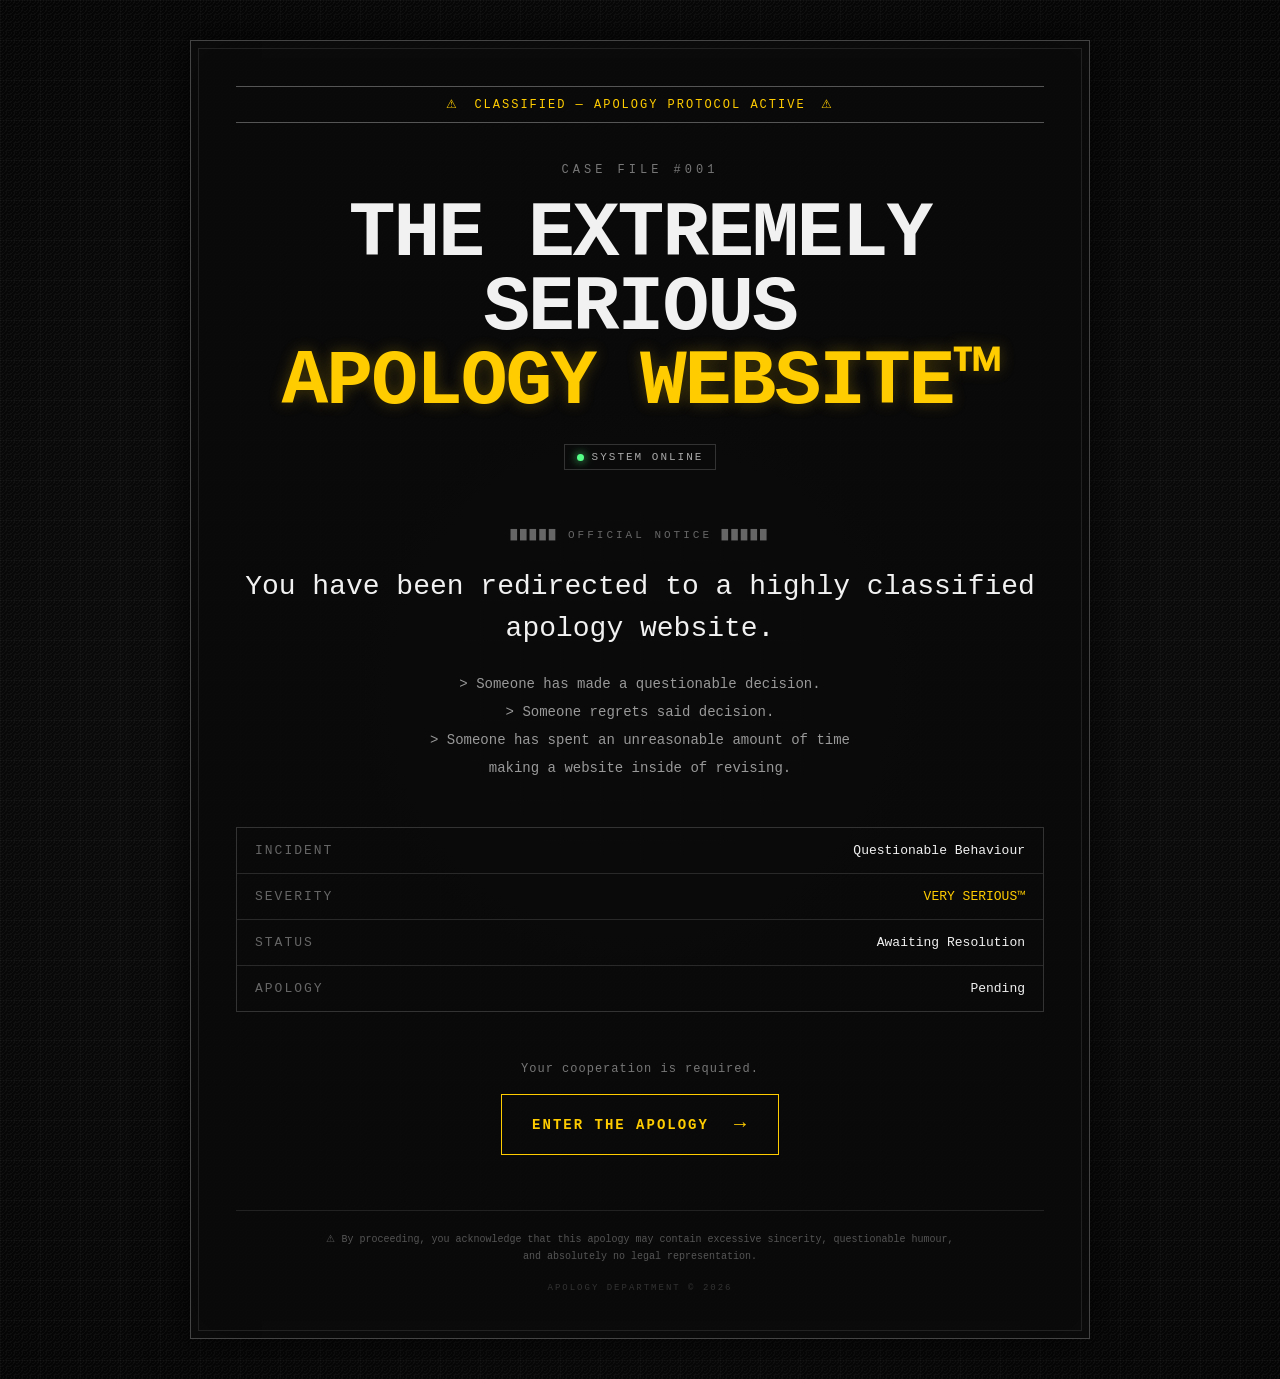
==== index.html @ add1f006 "complete website" ====
<!doctype html>
<html lang="en">
  <head>
    <meta charset="UTF-8" />
    <meta name="viewport" content="width=device-width, initial-scale=1.0" />

    <title>The Extremely Serious Apology Website™</title>

    <link rel="stylesheet" href="style.css" />
  </head>

  <body>
    <main class="landing-page">
      <!-- Background decoration -->
      <div class="noise"></div>

      <section class="apology-container">
        <!-- Top warning -->
        <div class="warning">
          <span class="warning-icon">⚠</span>
          <span>CLASSIFIED — APOLOGY PROTOCOL ACTIVE</span>
          <span class="warning-icon">⚠</span>
        </div>

        <!-- Main heading -->
        <header class="hero">
          <div class="file-number">CASE FILE #001</div>

          <h1>
            THE EXTREMELY<br />
            SERIOUS<br />
            <span>APOLOGY WEBSITE™</span>
          </h1>

          <div class="status">
            <span class="status-dot"></span>
            SYSTEM ONLINE
          </div>
        </header>

        <!-- Main message -->
        <section class="intro">
          <p class="classified-label">█████ OFFICIAL NOTICE █████</p>

          <p class="main-message">
            You have been redirected to a highly classified apology website.
          </p>

          <p class="secondary-message">
            > Someone has made a questionable decision.
            <br />
            > Someone regrets said decision.
            <br />
            > Someone has spent an unreasonable amount of time
            <br />
            making a website inside of revising.
          </p>
        </section>

        <!-- Case information -->
        <section class="case-file">
          <div class="case-row">
            <span>INCIDENT</span>
            <span>Questionable Behaviour</span>
          </div>

          <div class="case-row">
            <span>SEVERITY</span>
            <span class="severity">VERY SERIOUS™</span>
          </div>

          <div class="case-row">
            <span>STATUS</span>
            <span>Awaiting Resolution</span>
          </div>

          <div class="case-row">
            <span>APOLOGY</span>
            <span>Pending</span>
          </div>
        </section>

        <!-- Enter button -->
        <section class="enter-section">
          <p class="instruction">Your cooperation is required.</p>

          <button id="enterButton" class="enter-button">
            <span>ENTER THE APOLOGY</span>
            <span class="arrow">→</span>
          </button>
        </section>

        <!-- Disclaimer -->
        <footer>
          <p>
            ⚠ By proceeding, you acknowledge that this apology may contain
            excessive sincerity, questionable humour, and absolutely no legal
            representation.
          </p>

          <span class="copyright"> APOLOGY DEPARTMENT © 2026 </span>
        </footer>
      </section>
    </main>

    <script src="script.js"></script>
  </body>
</html>
---- style.css ----
/* =========================================
   RESET
========================================= */

* {
  margin: 0;
  padding: 0;
  box-sizing: border-box;
}

html {
  scroll-behavior: smooth;
}

body {
  min-height: 100vh;
  background: #090909;
  color: #f1f1f1;
  font-family: "Courier New", Courier, monospace;
}

/* =========================================
   LANDING PAGE
========================================= */

.landing-page {
  min-height: 100vh;

  display: flex;
  justify-content: center;
  align-items: center;

  padding: 40px 20px;

  position: relative;
  overflow: hidden;

  background: radial-gradient(
    circle at center,
    #171717 0%,
    #0b0b0b 45%,
    #050505 100%
  );
}

/* =========================================
   BACKGROUND EFFECT
========================================= */

.landing-page::before {
  content: "";

  position: absolute;
  inset: 0;

  background-image:
    linear-gradient(rgba(255, 255, 255, 0.025) 1px, transparent 1px),
    linear-gradient(90deg, rgba(255, 255, 255, 0.025) 1px, transparent 1px);

  background-size: 40px 40px;

  pointer-events: none;
}

.noise {
  position: absolute;
  inset: 0;

  opacity: 0.035;

  pointer-events: none;

  background-image: repeating-radial-gradient(
    circle at 0 0,
    #fff 0,
    #fff 1px,
    transparent 1px,
    transparent 3px
  );

  background-size: 8px 8px;
}

/* =========================================
   MAIN CONTAINER
========================================= */

.apology-container {
  width: min(900px, 100%);

  position: relative;

  border: 1px solid #444;

  padding: 45px;

  background: rgba(10, 10, 10, 0.94);

  box-shadow:
    0 0 40px rgba(0, 0, 0, 0.8),
    inset 0 0 50px rgba(255, 255, 255, 0.015);

  animation: containerAppear 1s ease forwards;
}

.apology-container::before {
  content: "";

  position: absolute;

  top: 7px;
  left: 7px;
  right: 7px;
  bottom: 7px;

  border: 1px solid #222;

  pointer-events: none;
}

@keyframes containerAppear {
  from {
    opacity: 0;
    transform: translateY(20px);
  }

  to {
    opacity: 1;
    transform: translateY(0);
  }
}

/* =========================================
   WARNING
========================================= */

.warning {
  display: flex;
  justify-content: center;
  align-items: center;
  gap: 15px;

  padding: 10px;

  margin-bottom: 40px;

  border-top: 1px solid #555;
  border-bottom: 1px solid #555;

  color: #ffcc00;

  font-size: 12px;
  letter-spacing: 2px;
}

.warning-icon {
  animation: warningBlink 1.5s infinite;
}

@keyframes warningBlink {
  0%,
  45% {
    opacity: 1;
  }

  50%,
  100% {
    opacity: 0.2;
  }
}

/* =========================================
   HERO
========================================= */

.hero {
  text-align: center;
}

.file-number {
  margin-bottom: 20px;

  font-size: 12px;

  letter-spacing: 4px;

  color: #777;
}

.hero h1 {
  font-size: clamp(40px, 7vw, 78px);

  line-height: 0.95;

  letter-spacing: -2px;

  font-weight: 900;
}

.hero h1 span {
  color: #ffcc00;

  text-shadow: 0 0 15px rgba(255, 204, 0, 0.25);
}

/* =========================================
   SYSTEM STATUS
========================================= */

.status {
  display: inline-flex;

  align-items: center;

  gap: 8px;

  margin-top: 25px;

  padding: 6px 12px;

  border: 1px solid #333;

  font-size: 11px;

  letter-spacing: 2px;

  color: #aaa;
}

.status-dot {
  width: 7px;
  height: 7px;

  border-radius: 50%;

  background: #55ff88;

  box-shadow: 0 0 10px #55ff88;

  animation: statusPulse 1.5s infinite;
}

@keyframes statusPulse {
  0%,
  100% {
    opacity: 1;
  }

  50% {
    opacity: 0.3;
  }
}

/* =========================================
   INTRO
========================================= */

.intro {
  margin-top: 55px;

  text-align: center;
}

.classified-label {
  display: inline-block;

  margin-bottom: 25px;

  font-size: 11px;

  letter-spacing: 3px;

  color: #666;
}

.main-message {
  font-size: clamp(20px, 3vw, 28px);

  line-height: 1.5;
}

.secondary-message {
  margin-top: 20px;

  line-height: 2;

  color: #999;

  font-size: 14px;
}

/* =========================================
   CASE FILE
========================================= */

.case-file {
  margin-top: 45px;

  border: 1px solid #333;
}

.case-row {
  display: flex;

  justify-content: space-between;

  gap: 20px;

  padding: 15px 18px;

  border-bottom: 1px solid #292929;

  font-size: 13px;
}

.case-row:last-child {
  border-bottom: none;
}

.case-row span:first-child {
  color: #666;

  letter-spacing: 2px;
}

.case-row span:last-child {
  text-align: right;
}

.severity {
  color: #ffcc00;
}

/* =========================================
   ENTER SECTION
========================================= */

.enter-section {
  text-align: center;

  margin-top: 50px;
}

.instruction {
  margin-bottom: 18px;

  color: #777;

  font-size: 12px;

  letter-spacing: 1px;
}

.enter-button {
  display: inline-flex;

  align-items: center;

  justify-content: center;

  gap: 25px;

  padding: 18px 30px;

  border: 1px solid #ffcc00;

  background: transparent;

  color: #ffcc00;

  font-family: inherit;

  font-size: 14px;

  font-weight: bold;

  letter-spacing: 2px;

  cursor: pointer;

  transition:
    background 0.25s ease,
    color 0.25s ease,
    box-shadow 0.25s ease,
    transform 0.25s ease;
}

.enter-button .arrow {
  font-size: 20px;

  transition: transform 0.25s ease;
}

.enter-button:hover {
  background: #ffcc00;

  color: #080808;

  box-shadow: 0 0 25px rgba(255, 204, 0, 0.25);

  transform: translateY(-2px);
}

.enter-button:hover .arrow {
  transform: translateX(6px);
}

.enter-button:active {
  transform: translateY(0);
}

/* =========================================
   FOOTER
========================================= */

footer {
  margin-top: 55px;

  padding-top: 20px;

  border-top: 1px solid #222;

  text-align: center;
}

footer p {
  max-width: 650px;

  margin: auto;

  color: #555;

  font-size: 10px;

  line-height: 1.7;
}

copyright,
.copyright {
  display: block;

  margin-top: 18px;

  color: #333;

  font-size: 9px;

  letter-spacing: 2px;
}

/* =========================================
   RESPONSIVE
========================================= */

@media (max-width: 600px) {
  .landing-page {
    padding: 20px 10px;
  }

  .apology-container {
    padding: 30px 20px;
  }

  .warning {
    font-size: 9px;

    letter-spacing: 1px;

    gap: 8px;
  }

  .hero h1 {
    letter-spacing: -1px;
  }

  .secondary-message {
    font-size: 12px;

    line-height: 1.8;
  }

  .case-row {
    flex-direction: column;

    gap: 5px;
  }

  .case-row span:last-child {
    text-align: left;
  }

  .enter-button {
    width: 100%;
  }
}

/* =========================================
   APOLOGY PAGE
========================================= */

.investigation {
  margin-top: 60px;
}

.investigation .main-message {
  margin-top: 25px;

  color: #ffcc00;

  font-weight: bold;

  text-shadow: 0 0 15px rgba(255, 204, 0, 0.2);
}
/* =========================================
   EVIDENCE PAGE
========================================= */

.evidence-page {
  min-height: 100vh;

  padding: 40px 20px;

  position: relative;

  background: radial-gradient(
    circle at center,
    #171717 0%,
    #0a0a0a 55%,
    #050505 100%
  );

  overflow-x: hidden;
}

.evidence-page::before {
  content: "";

  position: fixed;

  inset: 0;

  background-image:
    linear-gradient(rgba(255, 255, 255, 0.02) 1px, transparent 1px),
    linear-gradient(90deg, rgba(255, 255, 255, 0.02) 1px, transparent 1px);

  background-size: 40px 40px;

  pointer-events: none;
}

/* =========================================
   EVIDENCE CONTAINER
========================================= */

.evidence-container {
  width: min(1100px, 100%);

  margin: auto;

  padding: 35px;

  position: relative;

  border: 1px solid #3b3b3b;

  background: rgba(9, 9, 9, 0.96);

  box-shadow: 0 0 50px rgba(0, 0, 0, 0.8);
}

/* =========================================
   TOP BAR
========================================= */

.evidence-topbar {
  display: flex;

  justify-content: space-between;

  gap: 20px;

  padding-bottom: 15px;

  border-bottom: 1px solid #292929;

  color: #777;

  font-size: 10px;

  letter-spacing: 1px;
}

.topbar-label {
  color: #444;

  margin-right: 6px;
}

/* =========================================
   HEADER
========================================= */

.evidence-header {
  padding: 65px 20px 50px;

  text-align: center;
}

.clickable-case-number {
  display: inline-block;

  padding: 7px 12px;

  margin-bottom: 25px;

  border: 1px solid #333;

  color: #777;

  font-size: 11px;

  letter-spacing: 3px;

  cursor: pointer;

  user-select: none;

  transition:
    color 0.2s ease,
    border-color 0.2s ease,
    transform 0.2s ease;
}

.clickable-case-number:hover {
  color: #ffcc00;

  border-color: #ffcc00;

  transform: translateY(-2px);
}

.case-corrupted {
  color: #ff4d4d !important;

  border-color: #ff4d4d !important;

  animation: corruptedCase 0.4s ease;
}

@keyframes corruptedCase {
  0% {
    transform: translateX(0);
  }

  25% {
    transform: translateX(-5px);
  }

  50% {
    transform: translateX(5px);
  }

  75% {
    transform: translateX(-3px);
  }

  100% {
    transform: translateX(0);
  }
}

.evidence-header h1 {
  font-size: clamp(50px, 9vw, 100px);

  line-height: 0.9;

  letter-spacing: -3px;
}

.evidence-header p {
  max-width: 600px;

  margin: 25px auto 0;

  color: #777;

  font-size: 13px;

  line-height: 1.8;
}

/* =========================================
   THREAT LEVEL
========================================= */

.threat-panel {
  padding: 25px;

  margin-bottom: 40px;

  border: 1px solid #333;

  text-align: center;

  background: rgba(255, 204, 0, 0.015);
}

.threat-title {
  color: #666;

  font-size: 10px;

  letter-spacing: 3px;
}

.threat-level {
  margin-top: 10px;

  color: #ffcc00;

  font-size: 42px;

  font-weight: bold;
}

.threat-number {
  font-size: 70px;
}

.threat-description {
  color: #ffcc00;

  font-size: 11px;

  letter-spacing: 3px;
}

.threat-note {
  margin-top: 15px;

  color: #555;

  font-size: 10px;
}

/* =========================================
   EVIDENCE GRID
========================================= */

.evidence-grid {
  display: grid;

  grid-template-columns: repeat(3, 1fr);

  gap: 18px;
}

/* =========================================
   EVIDENCE CARD
========================================= */

.evidence-card {
  padding: 22px;

  position: relative;

  border: 1px solid #303030;

  background: #0e0e0e;

  transition:
    transform 0.25s ease,
    border-color 0.25s ease,
    box-shadow 0.25s ease;
}

.evidence-card:hover {
  transform: translateY(-5px);

  border-color: #555;

  box-shadow: 0 15px 35px rgba(0, 0, 0, 0.4);
}

.evidence-card-top {
  display: flex;

  justify-content: space-between;

  align-items: center;

  gap: 10px;
}

.evidence-number {
  color: #777;

  font-size: 10px;

  letter-spacing: 2px;
}

.evidence-status {
  padding: 4px 7px;

  border: 1px solid #304d39;

  color: #55cc77;

  font-size: 8px;

  letter-spacing: 1px;
}

.evidence-icon {
  margin-top: 30px;

  font-size: 40px;

  filter: grayscale(1);
}

.evidence-card h2 {
  margin-top: 20px;

  font-size: 18px;

  letter-spacing: 1px;
}

.evidence-card p {
  margin-top: 12px;

  color: #777;

  font-size: 12px;

  line-height: 1.7;
}

.evidence-id {
  margin-top: 20px;

  color: #444;

  font-size: 9px;

  letter-spacing: 1px;
}

/* =========================================
   INSPECT BUTTON
========================================= */

.inspect-button {
  width: 100%;

  margin-top: 25px;

  padding: 11px;

  border: 1px solid #333;

  background: transparent;

  color: #999;

  font-family: inherit;

  font-size: 9px;

  letter-spacing: 1px;

  cursor: pointer;

  transition:
    color 0.2s ease,
    border-color 0.2s ease;
}

.inspect-button:hover {
  color: #ffcc00;

  border-color: #ffcc00;
}

.inspect-button span {
  margin-left: 8px;
}

/* =========================================
   EVIDENCE REVEAL
========================================= */

.evidence-reveal {
  max-height: 0;

  overflow: hidden;

  transition:
    max-height 0.5s ease,
    padding 0.5s ease;
}

.evidence-card.revealed {
  border-color: #ffcc00;
}

.evidence-card.revealed .evidence-reveal {
  padding-top: 20px;
}

.evidence-reveal p {
  margin-top: 0;

  color: #aaa;
}

.evidence-reveal strong {
  display: block;

  margin-top: 10px;

  color: #ffcc00;

  font-size: 11px;
}

/* =========================================
   SECRET EVIDENCE
========================================= */

.secret-evidence {
  max-width: 700px;

  margin: 45px auto 0;

  padding: 30px;

  position: relative;

  border: 1px dashed #444;

  background: #0b0b0b;

  opacity: 0;

  transform: scale(0.95);

  pointer-events: none;

  transition:
    opacity 0.6s ease,
    transform 0.6s ease;
}

.secret-evidence.revealed-secret {
  opacity: 1;

  transform: scale(1);

  pointer-events: auto;
}

.secret-stamp {
  position: absolute;

  top: 15px;

  right: 15px;

  padding: 5px;

  border: 1px solid #ff4d4d;

  color: #ff4d4d;

  font-size: 8px;

  letter-spacing: 2px;

  transform: rotate(4deg);
}

.secret-evidence h2 {
  margin-top: 25px;

  max-width: 500px;

  color: #ffcc00;

  font-size: 18px;

  line-height: 1.4;
}

.secret-evidence p {
  margin-top: 15px;

  color: #777;

  font-size: 11px;

  line-height: 1.7;
}

/* =========================================
   DO NOT CLICK
========================================= */

.do-not-section {
  margin-top: 60px;

  text-align: center;
}

.do-not-click {
  padding: 10px 15px;

  border: 1px solid #222;

  background: #090909;

  color: #292929;

  font-family: inherit;

  font-size: 8px;

  letter-spacing: 2px;

  cursor: pointer;

  transition:
    color 0.2s ease,
    border-color 0.2s ease;
}

.do-not-click:hover {
  color: #555;

  border-color: #555;
}

.do-not-click.clicked {
  color: #ff4d4d;

  border-color: #ff4d4d;
}

.do-not-message {
  max-height: 0;

  overflow: hidden;

  opacity: 0;

  transition:
    max-height 0.5s ease,
    opacity 0.5s ease;
}

.do-not-message.show {
  max-height: 150px;

  margin-top: 20px;

  opacity: 1;
}

.do-not-message p {
  color: #aaa;

  font-size: 13px;
}

.do-not-message strong {
  display: block;

  margin-top: 8px;

  color: #ff4d4d;

  font-size: 11px;

  letter-spacing: 1px;
}

/* =========================================
   CONTINUE
========================================= */

.evidence-continue {
  margin-top: 70px;

  padding-top: 35px;

  border-top: 1px solid #222;

  text-align: center;
}

.evidence-continue p {
  margin-bottom: 20px;

  color: #555;

  font-size: 11px;
}

/* =========================================
   FORENSIC CURSOR
========================================= */

.forensic-cursor {
  position: fixed;

  z-index: 9999;

  pointer-events: none;

  transform: translate(12px, 12px);

  color: #ffcc00;

  font-size: 18px;

  opacity: 0.65;
}

.forensic-cursor span {
  display: block;

  margin-top: 2px;

  color: #555;

  font-family: "Courier New", monospace;

  font-size: 6px;

  letter-spacing: 1px;
}

/* =========================================
   RESPONSIVE
========================================= */

@media (max-width: 800px) {
  .evidence-grid {
    grid-template-columns: 1fr;
  }

  .evidence-container {
    padding: 25px 18px;
  }

  .evidence-header {
    padding: 50px 10px 35px;
  }

  .evidence-header h1 {
    letter-spacing: -2px;
  }

  .evidence-topbar {
    flex-direction: column;

    gap: 8px;
  }
}

@media (max-width: 500px) {
  .evidence-page {
    padding: 15px 8px;
  }

  .threat-number {
    font-size: 55px;
  }

  .evidence-card {
    padding: 18px;
  }
}
/* =========================================
   FINAL REPORT PAGE
========================================= */

.final-report-page {
  min-height: 100vh;

  padding: 40px 20px;

  position: relative;

  background: radial-gradient(
    circle at center,
    #171717 0%,
    #0a0a0a 55%,
    #050505 100%
  );

  color: #eee;
}

.final-report-container {
  width: min(850px, 100%);

  margin: auto;

  position: relative;

  padding: 40px;

  border: 1px solid #333;

  background: rgba(8, 8, 8, 0.96);

  box-shadow: 0 0 60px rgba(0, 0, 0, 0.8);
}

/* =========================================
   CLASSIFIED HEADER
========================================= */

.final-classified-header {
  display: flex;

  justify-content: center;

  align-items: center;

  gap: 15px;

  padding: 12px;

  border-top: 1px solid #444;
  border-bottom: 1px solid #444;

  color: #ffcc00;

  font-size: 10px;

  letter-spacing: 2px;
}

.final-classified-header span:first-child,
.final-classified-header span:last-child {
  animation: warningBlink 1.5s infinite;
}

/* =========================================
   REPORT INTRO
========================================= */

.report-intro {
  padding: 80px 20px 60px;

  text-align: center;
}

.report-number {
  color: #666;

  font-size: 10px;

  letter-spacing: 4px;

  margin-bottom: 25px;
}

.report-intro h1 {
  font-size: clamp(55px, 10vw, 100px);

  line-height: 0.88;

  letter-spacing: -4px;
}

.report-intro p {
  max-width: 550px;

  margin: 30px auto 0;

  color: #777;

  font-size: 13px;

  line-height: 1.8;
}

/* =========================================
   ANALYSIS
========================================= */

.final-analysis {
  border: 1px solid #292929;

  background: #0b0b0b;
}

.analysis-row {
  display: flex;

  justify-content: space-between;

  align-items: center;

  gap: 20px;

  padding: 18px 20px;

  border-bottom: 1px solid #222;

  font-size: 12px;
}

.analysis-row:last-child {
  border-bottom: none;
}

.analysis-row span {
  color: #555;

  letter-spacing: 2px;
}

.analysis-row strong {
  color: #aaa;

  text-align: right;
}

.analysis-row .bad-result {
  color: #ffcc00;
}

/* =========================================
   TONE SHIFT
========================================= */

.tone-shift {
  padding: 100px 20px;

  text-align: center;
}

.small-label {
  color: #555;

  font-size: 9px;

  letter-spacing: 3px;
}

.shift-text {
  max-width: 500px;

  margin: 25px auto;

  color: #888;

  font-size: 16px;

  line-height: 1.8;
}

.final-conclusion {
  margin-top: 35px;

  color: #ffcc00;

  font-size: clamp(35px, 7vw, 60px);

  font-weight: bold;

  letter-spacing: -2px;
}

/* =========================================
   SINCERE TRANSITION
========================================= */

.sincere-transition {
  padding: 80px 30px;

  border-top: 1px solid #222;

  border-bottom: 1px solid #222;

  text-align: center;

  opacity: 0;

  transform: translateY(30px);

  transition:
    opacity 1s ease,
    transform 1s ease;
}

.sincere-transition.visible {
  opacity: 1;

  transform: translateY(0);
}

.sincere-transition p {
  max-width: 600px;

  margin: 0 auto 25px;

  color: #777;

  font-size: 14px;

  line-height: 2;
}

.sincere-transition p:first-of-type {
  color: #ddd;

  font-size: 20px;
}

.important-line {
  color: #ddd !important;

  font-size: 18px !important;
}

/* =========================================
   REAL APOLOGY
========================================= */

.real-apology {
  margin-top: 90px;

  padding: 55px 45px;

  border: 1px solid #333;

  background: #0d0d0d;

  opacity: 0;

  transform: translateY(35px);

  transition:
    opacity 1.2s ease,
    transform 1.2s ease;
}

.real-apology.visible {
  opacity: 1;

  transform: translateY(0);
}

.apology-label {
  text-align: center;

  color: #555;

  font-size: 9px;

  letter-spacing: 4px;
}

.real-apology h2 {
  margin-top: 25px;

  text-align: center;

  color: #eee;

  font-size: clamp(30px, 5vw, 45px);

  font-weight: normal;
}

.apology-message {
  max-width: 650px;

  margin: 45px auto 0;
}

.apology-message p {
  margin-bottom: 25px;

  color: #aaa;

  font-size: 14px;

  line-height: 2;
}

.apology-message p:first-child {
  color: #ddd;

  font-size: 17px;
}

.apology-signature {
  max-width: 650px;

  margin: 40px auto 0;

  padding-top: 25px;

  border-top: 1px solid #222;

  color: #666;

  font-size: 11px;

  font-style: italic;
}

/* =========================================
   COMMUNICATION
========================================= */

.communication-section {
  max-width: 650px;

  margin: 90px auto 0;

  padding: 20px;

  text-align: center;

  opacity: 0;

  transform: translateY(30px);

  transition:
    opacity 1s ease,
    transform 1s ease;
}

.communication-section.visible {
  opacity: 1;

  transform: translateY(0);
}

.communication-section p:not(.small-label) {
  margin-top: 25px;

  color: #777;

  font-size: 14px;

  line-height: 2;
}

/* =========================================
   FINAL JOKE
========================================= */

.final-joke {
  margin-top: 100px;

  padding: 50px 20px;

  border-top: 1px dashed #292929;

  border-bottom: 1px dashed #292929;

  text-align: center;

  opacity: 0;

  transform: translateY(30px);

  transition:
    opacity 1s ease,
    transform 1s ease;
}

.final-joke.visible {
  opacity: 1;

  transform: translateY(0);
}

.joke-line {
  margin: 12px 0;

  color: #888;

  font-size: 15px;
}

.joke-line:last-child {
  color: #ffcc00;

  font-size: 22px;

  font-weight: bold;
}

/* =========================================
   CONTINUE
========================================= */

.report-continue {
  margin-top: 80px;

  text-align: center;
}

.report-continue p {
  margin-bottom: 20px;

  color: #555;

  font-size: 10px;
}

/* =========================================
   MOBILE
========================================= */

@media (max-width: 600px) {
  .final-report-page {
    padding: 15px 8px;
  }

  .final-report-container {
    padding: 25px 18px;
  }

  .final-classified-header {
    font-size: 8px;

    letter-spacing: 1px;

    gap: 8px;
  }

  .report-intro {
    padding: 60px 10px 45px;
  }

  .report-intro h1 {
    letter-spacing: -2px;
  }

  .analysis-row {
    flex-direction: column;

    align-items: flex-start;

    gap: 8px;
  }

  .analysis-row strong {
    text-align: left;
  }

  .real-apology {
    padding: 40px 22px;
  }

  .apology-message p {
    font-size: 13px;

    line-height: 1.9;
  }
}
/* =========================================
   RESPONSE PAGE
========================================= */

.response-page {
  min-height: 100vh;

  padding: 40px 20px;

  position: relative;

  background: radial-gradient(
    circle at center,
    #171717 0%,
    #0a0a0a 55%,
    #050505 100%
  );
}

.response-container {
  width: min(850px, 100%);

  margin: auto;

  padding: 40px;

  border: 1px solid #333;

  background: rgba(8, 8, 8, 0.96);

  box-shadow: 0 0 60px rgba(0, 0, 0, 0.8);
}

/* =========================================
   CLASSIFICATION
========================================= */

.response-classification {
  display: flex;

  justify-content: space-between;

  align-items: center;

  padding-bottom: 15px;

  border-bottom: 1px solid #252525;

  color: #555;

  font-size: 9px;

  letter-spacing: 2px;
}

.closed-status {
  color: #777;
}

/* =========================================
   HEADER
========================================= */

.response-header {
  padding: 75px 20px 60px;

  text-align: center;
}

.response-icon {
  font-size: 45px;

  filter: grayscale(1);

  margin-bottom: 25px;
}

.response-label {
  color: #555;

  font-size: 9px;

  letter-spacing: 4px;
}

.response-header h1 {
  margin-top: 20px;

  font-size: clamp(65px, 12vw, 115px);

  line-height: 0.82;

  letter-spacing: -5px;
}

.response-header p {
  margin: 35px auto 0;

  max-width: 500px;

  color: #777;

  font-size: 13px;

  line-height: 1.9;
}

/* =========================================
   OPTIONS
========================================= */

.response-options {
  max-width: 650px;

  margin: auto;
}

.choose-text {
  margin-bottom: 18px;

  color: #555;

  font-size: 10px;

  letter-spacing: 2px;
}

.response-option {
  width: 100%;

  display: flex;

  align-items: center;

  gap: 18px;

  margin-bottom: 12px;

  padding: 20px;

  border: 1px solid #292929;

  background: #0c0c0c;

  color: #eee;

  font-family: inherit;

  text-align: left;

  cursor: pointer;

  transition:
    transform 0.25s ease,
    border-color 0.25s ease,
    background 0.25s ease;
}

.response-option:hover {
  transform: translateX(5px);

  border-color: #666;

  background: #111;
}

.option-icon {
  width: 35px;

  height: 35px;

  display: flex;

  align-items: center;

  justify-content: center;

  flex-shrink: 0;

  border: 1px solid #333;

  color: #777;

  font-size: 15px;
}

.option-content {
  flex: 1;
}

.option-content strong {
  display: block;

  font-size: 11px;

  letter-spacing: 1px;
}

.option-content small {
  display: block;

  margin-top: 7px;

  color: #555;

  font-size: 9px;

  line-height: 1.5;
}

.option-arrow {
  color: #444;

  font-size: 18px;

  transition: transform 0.25s ease;
}

.response-option:hover .option-arrow {
  color: #ffcc00;

  transform: translateX(5px);
}

/* =========================================
   AFTER ANSWER
========================================= */

.response-options.answered {
  opacity: 0.45;
}

.response-options.answered .response-option {
  cursor: default;
}

.response-options.answered .response-option:hover {
  transform: none;
}

/* =========================================
   RESPONSE RESULT
========================================= */

.response-result {
  max-width: 650px;

  margin: 50px auto 0;

  padding: 45px 30px;

  border: 1px solid #333;

  background: #0d0d0d;

  text-align: center;

  opacity: 0;

  transform: translateY(20px);

  pointer-events: none;

  transition:
    opacity 0.7s ease,
    transform 0.7s ease;
}

.response-result.show {
  opacity: 1;

  transform: translateY(0);

  pointer-events: auto;
}

.result-icon {
  font-size: 40px;

  color: #ffcc00;
}

.result-label {
  margin-top: 15px;

  color: #555;

  font-size: 9px;

  letter-spacing: 3px;
}

.result-title {
  margin-top: 15px;
}

.response-result h2 {
  margin-top: 18px;

  font-size: 30px;

  font-weight: normal;
}

.response-result p {
  max-width: 500px;

  margin: 20px auto;

  color: #888;

  font-size: 13px;

  line-height: 1.9;
}

.result-status {
  display: inline-block;

  margin-top: 15px;

  padding: 8px 12px;

  border: 1px solid #333;

  color: #777;

  font-size: 8px;

  letter-spacing: 1px;
}

/* =========================================
   SECRET BUTTON
========================================= */

.response-easter-egg {
  margin-top: 55px;

  text-align: center;
}

.secret-response {
  width: 25px;

  height: 25px;

  border: 1px solid #191919;

  border-radius: 50%;

  background: transparent;

  color: #222;

  font-family: inherit;

  cursor: pointer;

  transition:
    color 0.3s ease,
    border-color 0.3s ease,
    transform 0.3s ease;
}

.secret-response:hover {
  color: #555;

  border-color: #555;
}

.secret-response.activated {
  color: #ffcc00;

  border-color: #ffcc00;

  transform: rotate(180deg);
}

.secret-response-message {
  max-height: 0;

  overflow: hidden;

  opacity: 0;

  transition:
    max-height 0.5s ease,
    opacity 0.5s ease;
}

.secret-response-message.show {
  max-height: 100px;

  margin-top: 15px;

  opacity: 1;
}

.secret-response-message p {
  color: #555;

  font-size: 10px;
}

.secret-response-message strong {
  display: block;

  margin-top: 6px;

  color: #777;

  font-size: 9px;
}

/* =========================================
   CASE STATUS
========================================= */

.case-status {
  max-width: 650px;

  margin: 70px auto 0;

  border-top: 1px solid #222;

  border-bottom: 1px solid #222;
}

.status-line {
  display: flex;

  justify-content: space-between;

  gap: 20px;

  padding: 14px 5px;

  border-bottom: 1px solid #191919;

  font-size: 9px;

  letter-spacing: 1px;
}

.status-line:last-child {
  border-bottom: none;
}

.status-line span {
  color: #444;
}

.status-line strong {
  color: #777;

  font-weight: normal;
}

/* =========================================
   RESTART
========================================= */

.restart-section {
  margin-top: 70px;

  text-align: center;
}

.restart-section p {
  margin-bottom: 15px;

  color: #444;

  font-size: 9px;
}

.restart-button {
  padding: 10px 15px;

  border: 1px solid #292929;

  background: transparent;

  color: #555;

  font-family: inherit;

  font-size: 9px;

  letter-spacing: 1px;

  cursor: pointer;

  transition:
    color 0.2s ease,
    border-color 0.2s ease;
}

.restart-button:hover {
  color: #ffcc00;

  border-color: #ffcc00;
}

/* =========================================
   MOBILE
========================================= */

@media (max-width: 600px) {
  .response-page {
    padding: 15px 8px;
  }

  .response-container {
    padding: 25px 18px;
  }

  .response-classification {
    flex-direction: column;

    align-items: flex-start;

    gap: 8px;
  }

  .response-header {
    padding: 60px 10px 45px;
  }

  .response-header h1 {
    letter-spacing: -3px;
  }

  .response-option {
    padding: 16px;
  }

  .option-content strong {
    font-size: 10px;
  }

  .option-content small {
    font-size: 8px;
  }

  .response-result {
    padding: 35px 20px;
  }
}
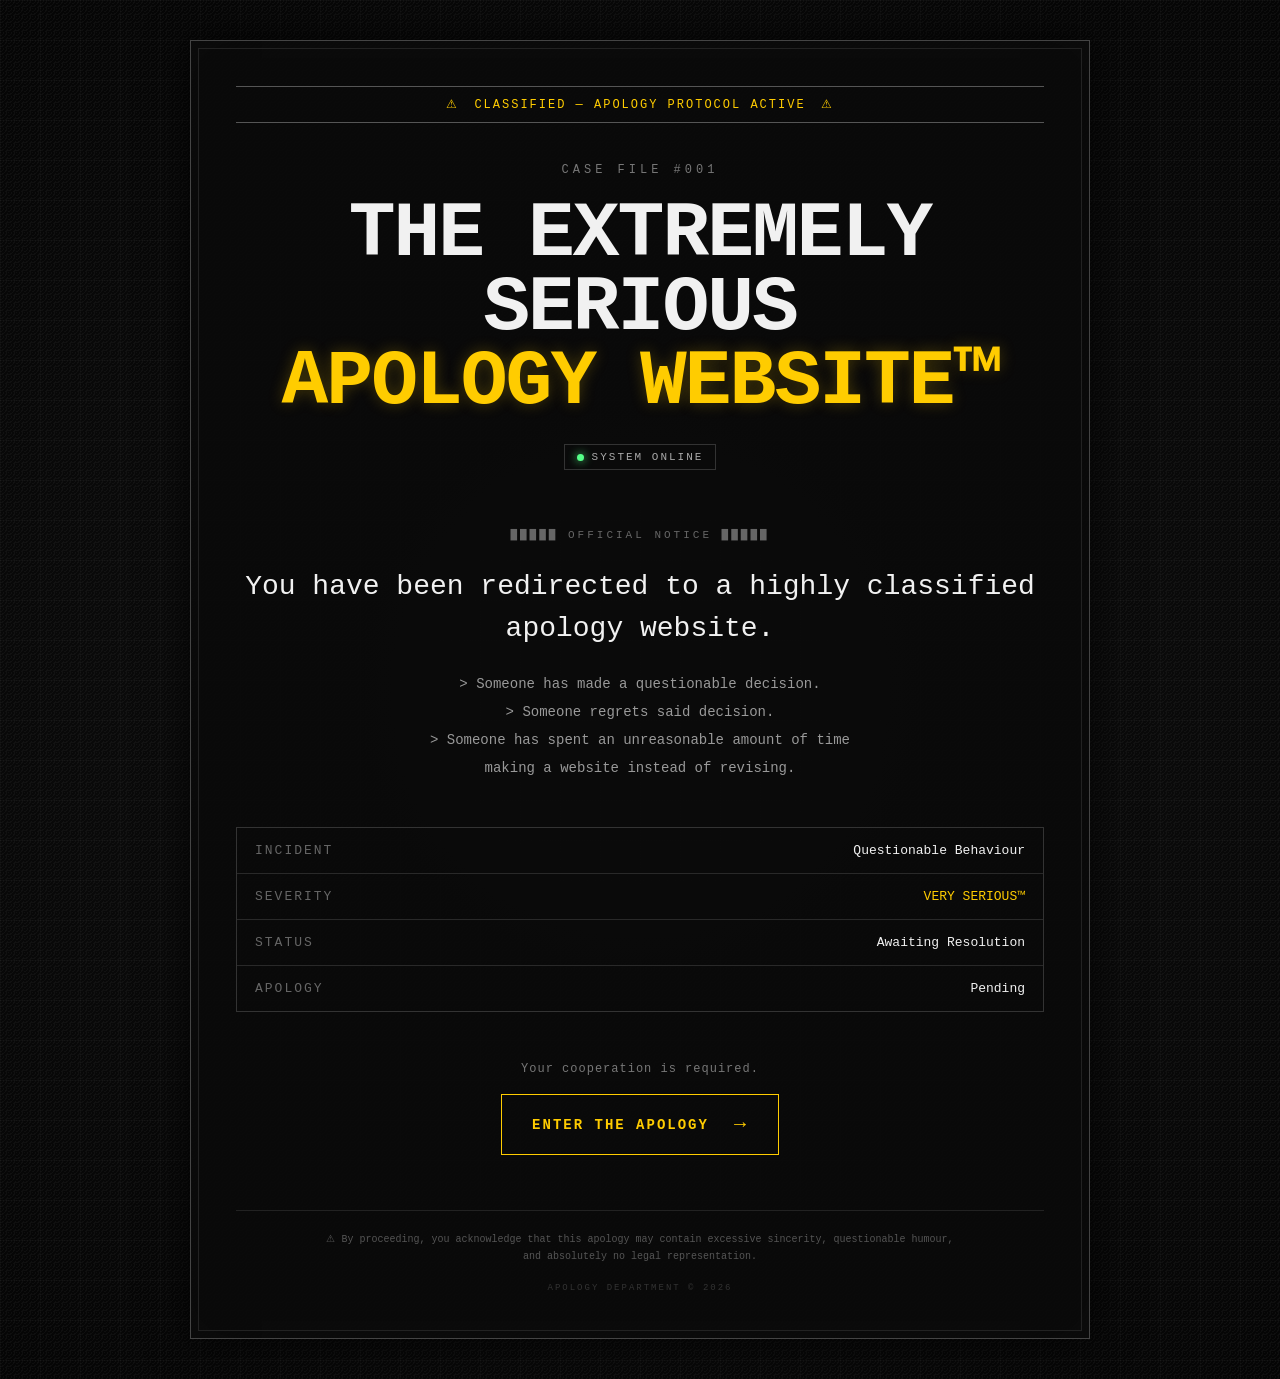
==== commit d61c002a: "typo corection" ====
--- a/index.html
+++ b/index.html
@@ -53,7 +53,7 @@
             <br />
             > Someone has spent an unreasonable amount of time
             <br />
-            making a website inside of revising.
+            making a website instead of revising.
           </p>
         </section>
 
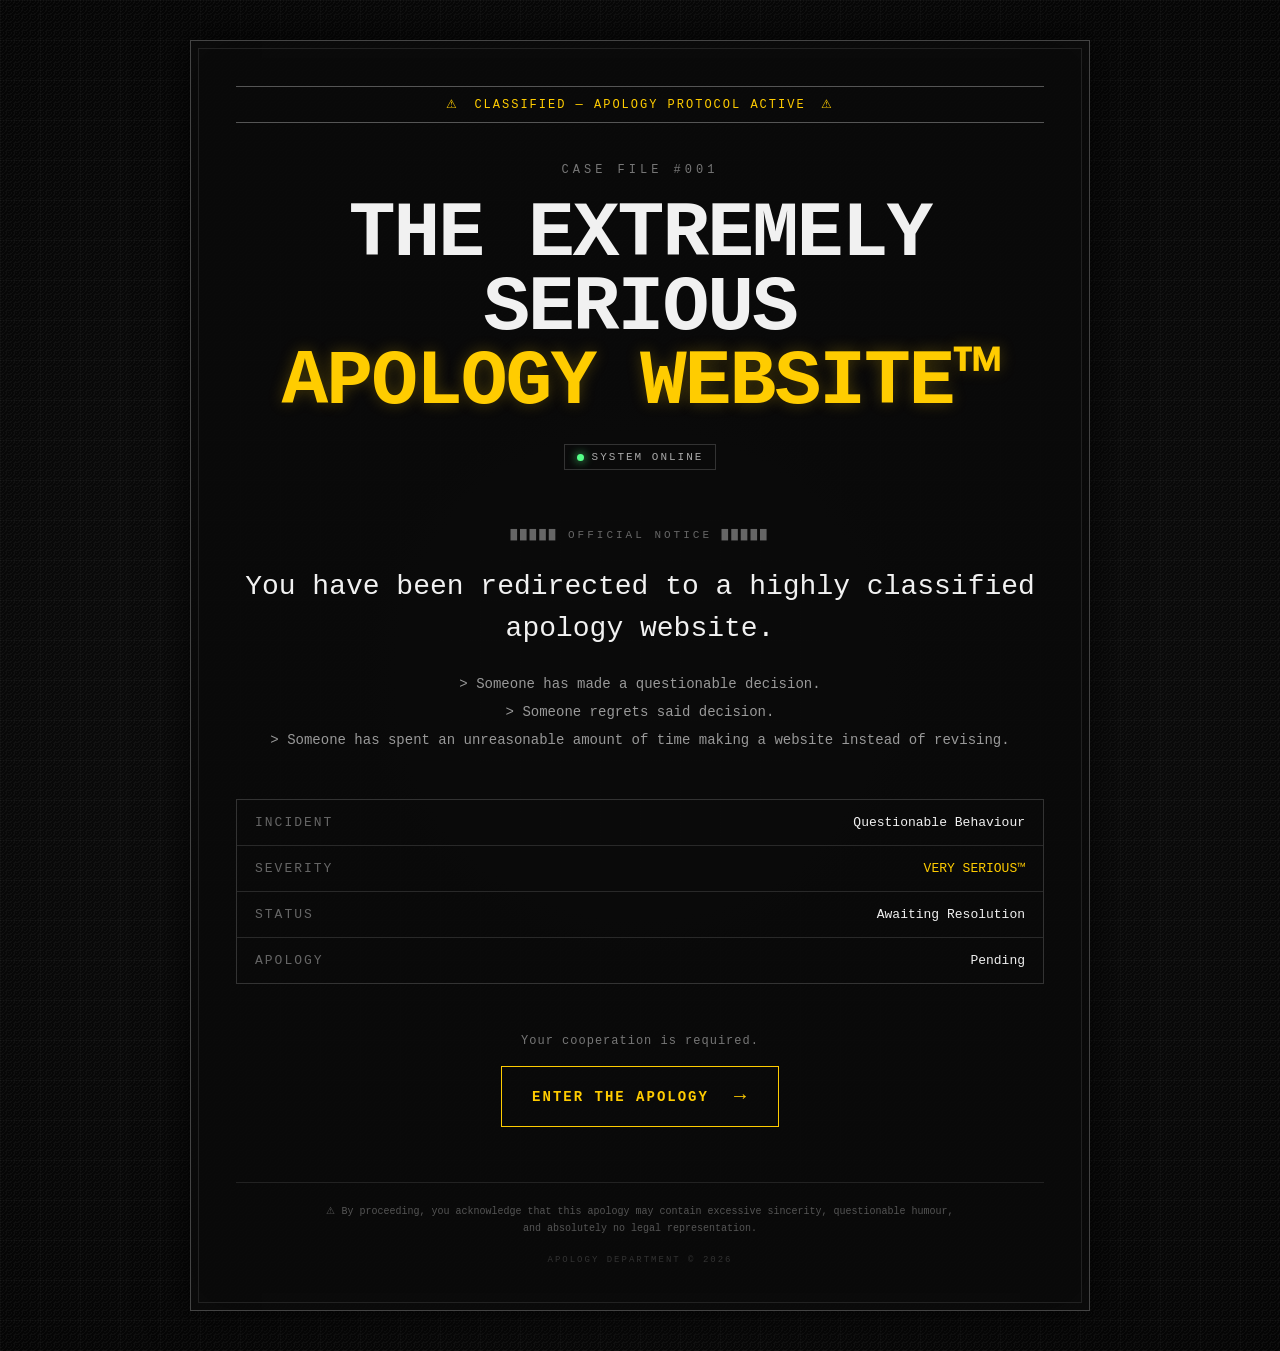
==== commit 71a1e5fb: "hit button integration" ====
--- a/index.html
+++ b/index.html
@@ -52,8 +52,7 @@
             > Someone regrets said decision.
             <br />
             > Someone has spent an unreasonable amount of time
-            <br />
-            making a website instead of revising.
+              making a website instead of revising.
           </p>
         </section>
 
--- a/style.css
+++ b/style.css
@@ -2221,3 +2221,132 @@
     padding: 35px 20px;
   }
 }
+/* =========================
+   HIT ME BUTTON
+========================= */
+
+.hit-me-section {
+  margin: 70px auto;
+  padding: 30px;
+  max-width: 600px;
+  text-align: center;
+  border: 1px dashed rgba(255, 204, 0, 0.35);
+  background: rgba(255, 204, 0, 0.02);
+}
+
+.hit-me-warning {
+  color: #ffcc00;
+  font-size: 0.75rem;
+  letter-spacing: 2px;
+  margin-bottom: 20px;
+}
+
+.hit-me-text {
+  color: #aaa;
+  margin-bottom: 25px;
+}
+
+.hit-me-button {
+  background: #ffcc00;
+  color: #111;
+  border: none;
+  padding: 14px 30px;
+  font-family: "Courier New", monospace;
+  font-weight: bold;
+  font-size: 1rem;
+  cursor: pointer;
+  transition: all 0.2s ease;
+}
+
+.hit-me-button:hover {
+  background: #fff;
+  transform: scale(1.05);
+  box-shadow: 0 0 25px rgba(255, 204, 0, 0.4);
+}
+
+.hit-me-button:active {
+  transform: scale(0.9);
+}
+
+.hit-me-response {
+  margin-top: 25px;
+  min-height: 24px;
+  color: #ffcc00;
+  font-weight: bold;
+  opacity: 0;
+  transition: opacity 0.3s ease;
+}
+
+.hit-me-response.show {
+  opacity: 1;
+}
+/* =========================
+   HIT COUNTER + XP
+========================= */
+
+.hit-counter {
+  display: flex;
+  justify-content: center;
+  align-items: center;
+  gap: 8px;
+  margin: 20px 0;
+  font-size: 0.8rem;
+  color: #888;
+  letter-spacing: 1px;
+}
+
+.hit-counter strong {
+  color: #ffcc00;
+  min-width: 25px;
+  text-align: center;
+}
+
+.xp-divider {
+  margin: 0 8px;
+  color: #555;
+}
+
+.hit-button-wrapper {
+  position: relative;
+  display: inline-block;
+}
+
+#hitPopups {
+  position: absolute;
+  left: 50%;
+  top: 0;
+  width: 0;
+  height: 0;
+  pointer-events: none;
+}
+
+.hit-popup {
+  position: absolute;
+  left: 0;
+  top: 0;
+
+  white-space: nowrap;
+  font-family: "Courier New", monospace;
+  font-weight: bold;
+  font-size: 0.9rem;
+  color: #ffcc00;
+
+  transform: translateX(-50%);
+  animation: hitPopupAnimation 1s ease-out forwards;
+}
+
+@keyframes hitPopupAnimation {
+  0% {
+    opacity: 1;
+    transform: translate(-50%, 0) scale(1);
+  }
+
+  30% {
+    transform: translate(calc(-50% + var(--popup-x)), -15px) scale(1.2);
+  }
+
+  100% {
+    opacity: 0;
+    transform: translate(calc(-50% + var(--popup-x)), -75px) scale(0.9);
+  }
+}
